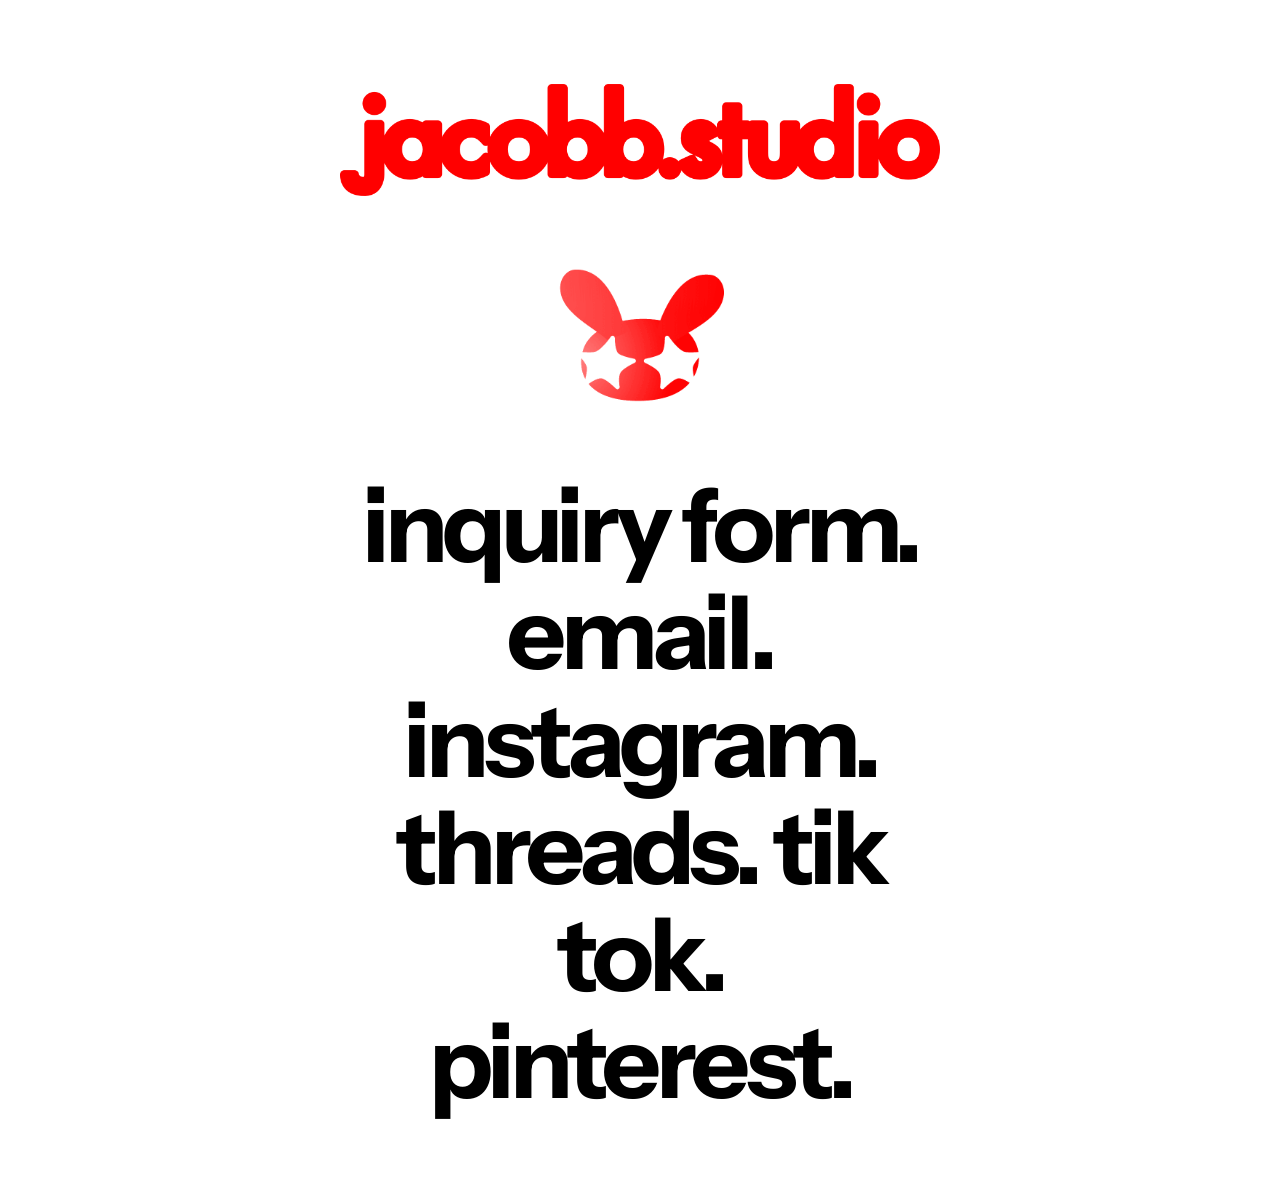
==== index.html @ d7715345 "Adding side panel" ====
<!DOCTYPE html>
<html lang="en">
<head>
    <meta charset="UTF-8">
    <meta name="viewport" content="width=device-width, initial-scale=1.0">
     <title>jacob b - creative design & branding </title>
    <meta name="description" content="jacob bresolin is a Toronto-based brand and graphic designer who helps businesses, startups, and creators build thoughtful and visually impactful identities.">

    <title>jacobb.studio</title>
    
    <link rel="icon" type="image/png" href="assets/images/32pxfav.png">
    <link rel="stylesheet" href="style.css">
</head>

<body>
    
    <div class="side-animation">
        <img src="./assets/images/side_panel.gif" alt="">
    </div>

    <main>

        <!-- Logo -->
        <div class="logo">
            <img src="assets/images/title.png" alt="jacobb.studio">
        </div>


        <!-- Bunny -->
        <div class="icon">
    <img src="./assets/images/bunny.gif" alt="Bunny">
</div>


        <!-- Links -->
        <nav class="links">
            <p>
                <a href="contact.html">inquiry form.</a>
                <a href="mailto:jacob.uxdesign@gmail.com">email.</a>
                <a href="https://www.instagram.com/" target="_blank" rel="noopener">instagram.</a>
                <a href="https://www.threads.net/" target="_blank" rel="noopener">threads.</a>
                <a href="https://www.tiktok.com/" target="_blank" rel="noopener">tik tok.</a>
                <a href="https://www.pinterest.ca/" target="_blank" rel="noopener">pinterest.</a>
            </p>
        </nav>
        

    </main>

</body>
</html>
---- style.css ----
/* =========================================================
   INSTRUMENT SANS
   ========================================================= */

@font-face {
    font-family: "Instrument Sans";
    src: url("assets/fonts/InstrumentSans-VariableFont_wdth,wght.ttf")
         format("truetype");
    font-weight: 100 900;
    font-style: normal;
    font-display: swap;
}


/* =========================================================
   RESET
   ========================================================= */

* {
    box-sizing: border-box;
}

html,
body {
    margin: 0;
    padding: 0;
}

body {
    background: #ffffff;
    color: #000000;

    font-family: "Instrument Sans", sans-serif;
    font-weight: 700;

    -webkit-font-smoothing: antialiased;
    text-rendering: optimizeLegibility;
}

a {
    color: inherit;
    text-decoration: none;
}


/* =========================================================
   MAIN
   ========================================================= */

main {
    width: 100%;
    min-height: 100vh;

    padding: 64px;

    text-align: center;
}


/* =========================================================
   TITLE
   ========================================================= */

.logo {
    display: flex;
    justify-content: center;
    align-items: center;

    width: 100%;
}

.logo img {
    display: block;

    width: 600px;
    max-width: 80vw;
    height: auto;
}


/* =========================================================
   BUNNY
   ========================================================= */

.icon {
    display: flex;
    justify-content: center;
    align-items: center;

    width: 100%;

    margin-top: 38px;
}

.icon img {
    display: block;

    width: 200px;
    max-width: 200px;
    height: auto;

    object-fit: contain;
}


/* =========================================================
   LINKS — DESKTOP
   ========================================================= */

.links {
    width: 100%;
    max-width: 600px;

    margin: 38px auto 0;
}

.links p {
    margin: 0;

    font-size: 102px;
    font-weight: 800;
    line-height: 1.05;

    letter-spacing: -0.05em;
}


/* Individual links */

.links a {
    color: #000000;

    font-weight: 700;

    text-decoration: none;

    transition: color 150ms ease;
}


/* Hover */

.links a:hover {
    color: #FF1609;
}


/* =========================================================
   MOBILE
   ========================================================= */

@media (max-width: 767px) {

    main {
        padding: 20px;
       
        text-align: center;
    }


    /* -------------------------
       Title
       ------------------------- */

    .logo img {
        width: 400px;
        max-width: 92vw;
    }


    /* -------------------------
       Bunny
       ------------------------- */

    .icon {
        margin-top: 55px;
    }

    .icon img {
        width: 150px;
        max-width: 150px;
    }


    /* -------------------------
       Links
       ------------------------- */

    .links {
        width: 100%;

        margin-top: 70px;
    }

    .links p {
        display: flex;
        flex-direction: column;
        align-items: center;

        margin: 0;

        font-size: 52px;
        font-weight: 700;
        line-height: 0.95;

        letter-spacing: -0.045em;
    }

    .links a {
        display: block;

        color: #000000;
        font-weight: 700;
    }


    /* Make "inquiry form." wrap like the reference */

    .links a:first-child {
        max-width: 360px;
    }
}


/* =========================================================
   SMALL MOBILE
   ========================================================= */

@media (max-width: 450px) {

    main {
        padding: 16px;
    }


    /* -------------------------
       Title
       ------------------------- */

    .logo img {
        width: 100%;
        max-width: 100%;
    }


    /* -------------------------
       Bunny
       ------------------------- */

    .icon {
        margin-top: 55px;
    }

    .icon img {
        width: 145px;
        max-width: 145px;
    }


    /* -------------------------
       Links
       ------------------------- */

    .links {
        margin-top: 65px;
    }

    .links p {
        font-size: 48px;
        line-height: 0.95;
    }

    .links a:first-child {
        max-width: 330px;
    }
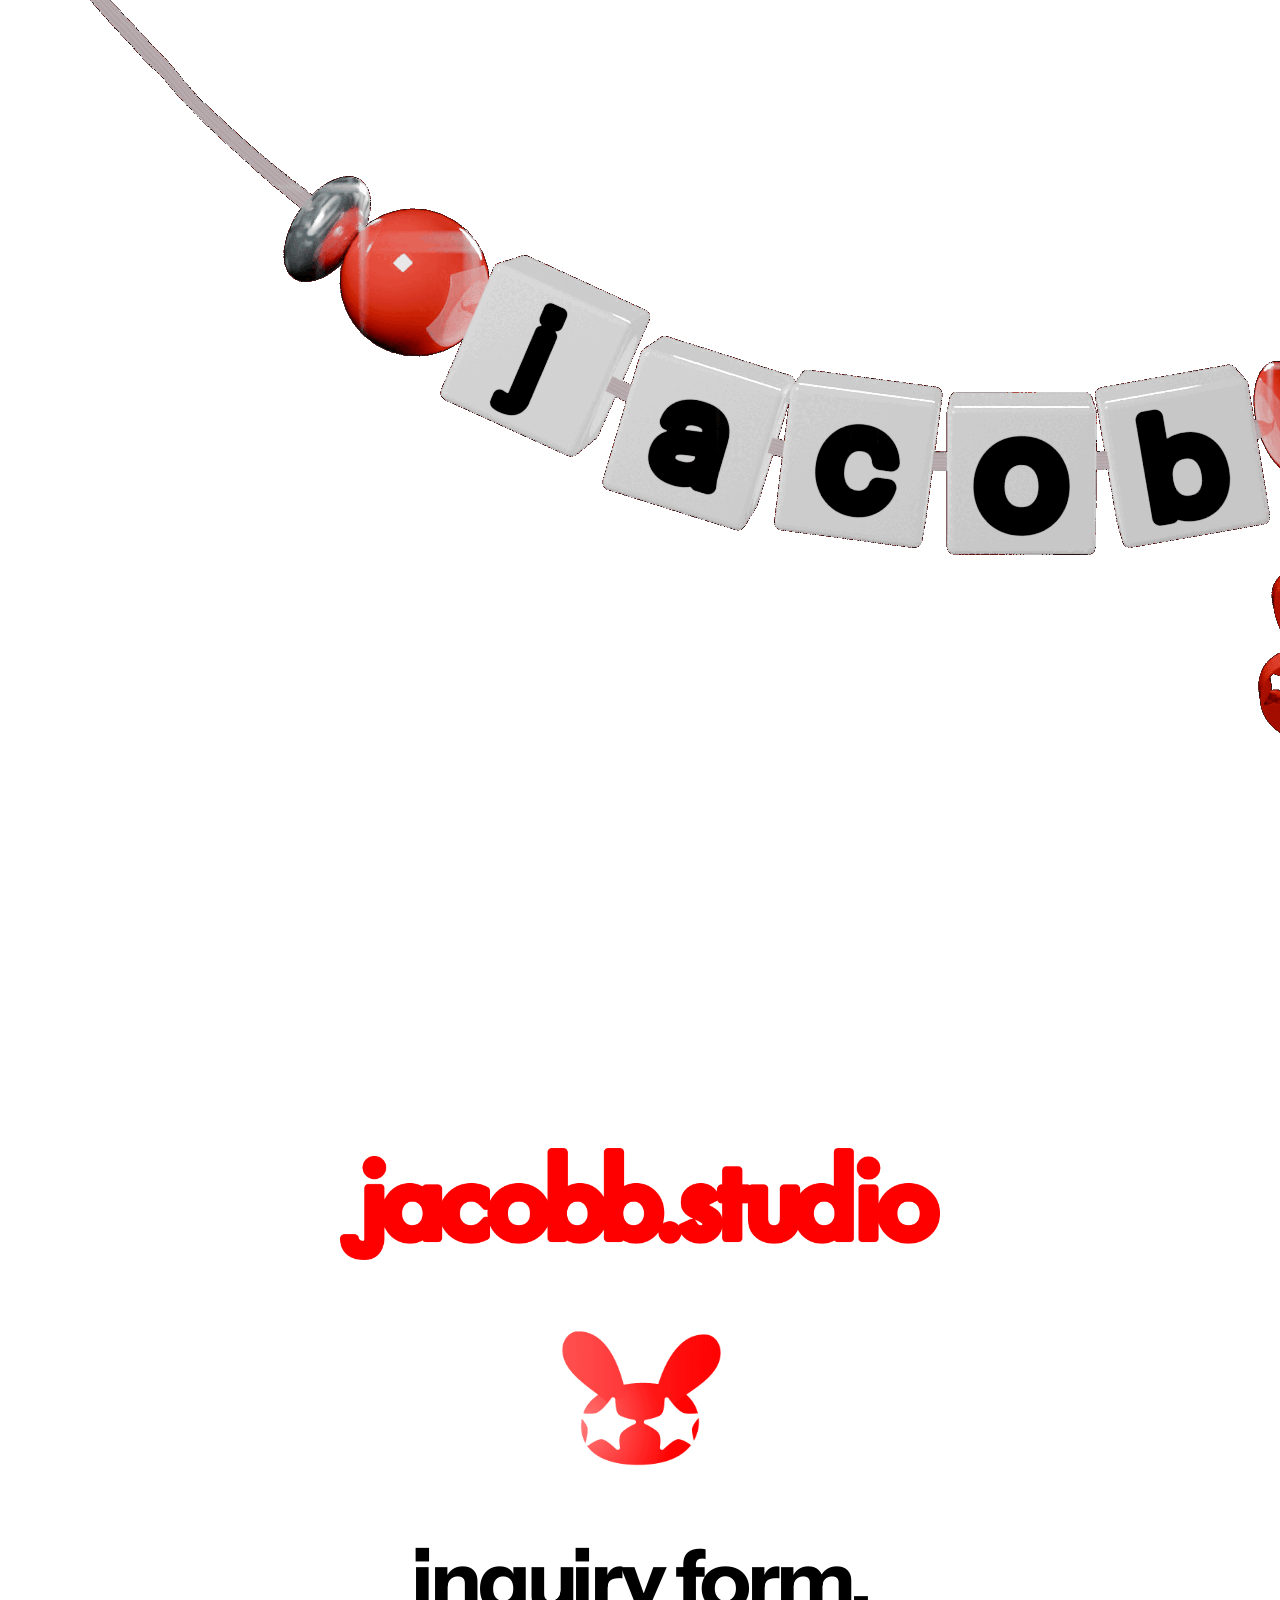
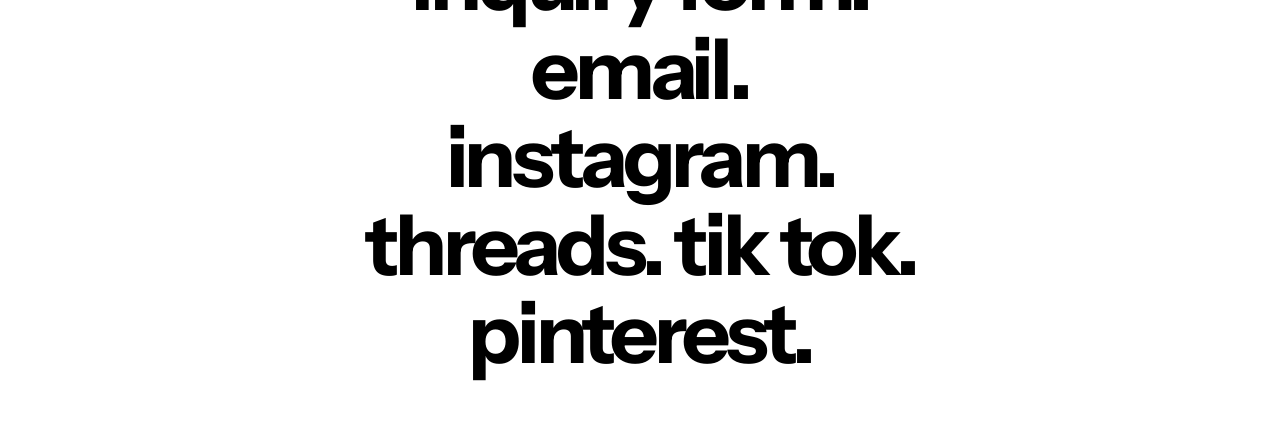
==== commit 2aab808a: "Top animation update" ====
--- a/index.html
+++ b/index.html
@@ -13,10 +13,10 @@
 </head>
 
 <body>
-    
-    <div class="side-animation">
-        <img src="./assets/images/side_panel.gif" alt="">
-    </div>
+
+       <div class="topani">
+    <img src="./assets/images/bracelet.gif" alt="Bracelet">
+</div>
 
     <main>
 
--- a/style.css
+++ b/style.css
@@ -117,8 +117,8 @@
 .links p {
     margin: 0;
 
-    font-size: 102px;
-    font-weight: 800;
+    font-size: 84px;
+    font-weight: 700;
     line-height: 1.05;
 
     letter-spacing: -0.05em;
@@ -199,11 +199,11 @@
 
         margin: 0;
 
-        font-size: 52px;
+        font-size: 84px;
         font-weight: 700;
-        line-height: 0.95;
-
-        letter-spacing: -0.045em;
+        line-height: 1.05;
+
+        letter-spacing: -0.05em;
     }
 
     .links a {
@@ -273,3 +273,18 @@
     .links a:first-child {
         max-width: 330px;
     }
+
+   .side-animation {
+    position: fixed;
+    right: 20px;
+    top: 50%;
+    transform: translateY(-50%);
+    width: 180px;
+    z-index: 1000;
+}
+
+.side-animation img {
+    display: block;
+    width: 100%;
+    height: auto;
+}
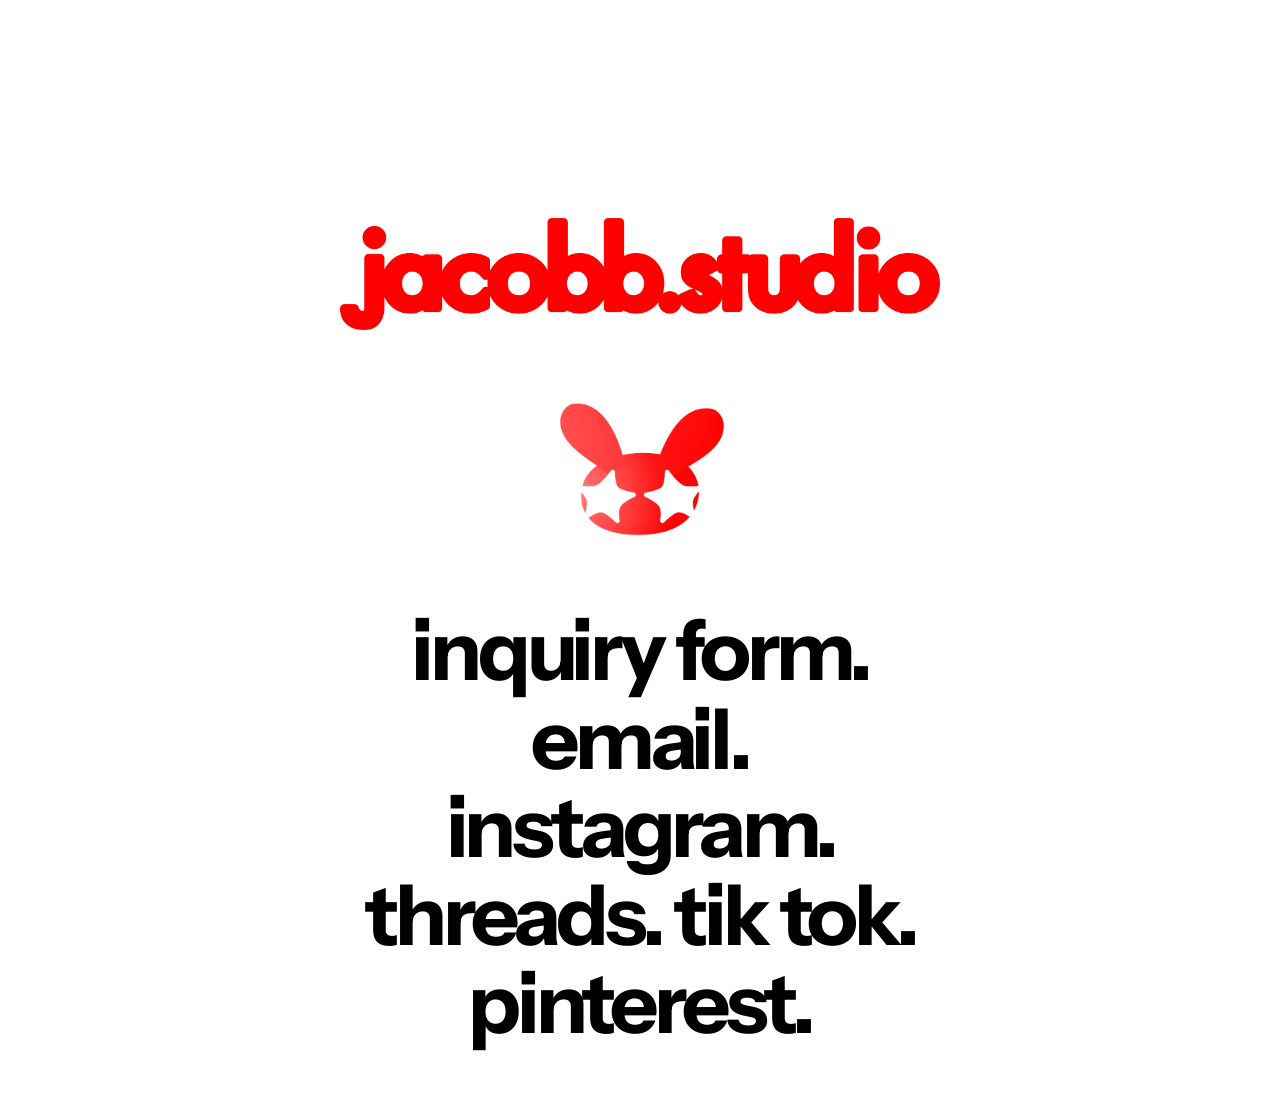
==== commit 445b45ad: "Top ani to top video" ====
--- a/index.html
+++ b/index.html
@@ -14,9 +14,11 @@
 
 <body>
 
-       <div class="topani">
-    <img src="./assets/images/bracelet.gif" alt="Bracelet">
-</div>
+      <div class="top-video">
+        <video autoplay muted loop playsinline>
+            <source src="assets/images/top-video.mp4" type="video/mp4">
+        </video>
+    </div>
 
     <main>
 
--- a/style.css
+++ b/style.css
@@ -274,17 +274,14 @@
         max-width: 330px;
     }
 
-   .side-animation {
-    position: fixed;
-    right: 20px;
-    top: 50%;
-    transform: translateY(-50%);
-    width: 180px;
+   .topani {
+    top: 0px;
+    width: 300px;
     z-index: 1000;
 }
 
-.side-animation img {
+.topani img {
     display: block;
-    width: 100%;
+    width: 60%;
     height: auto;
 }
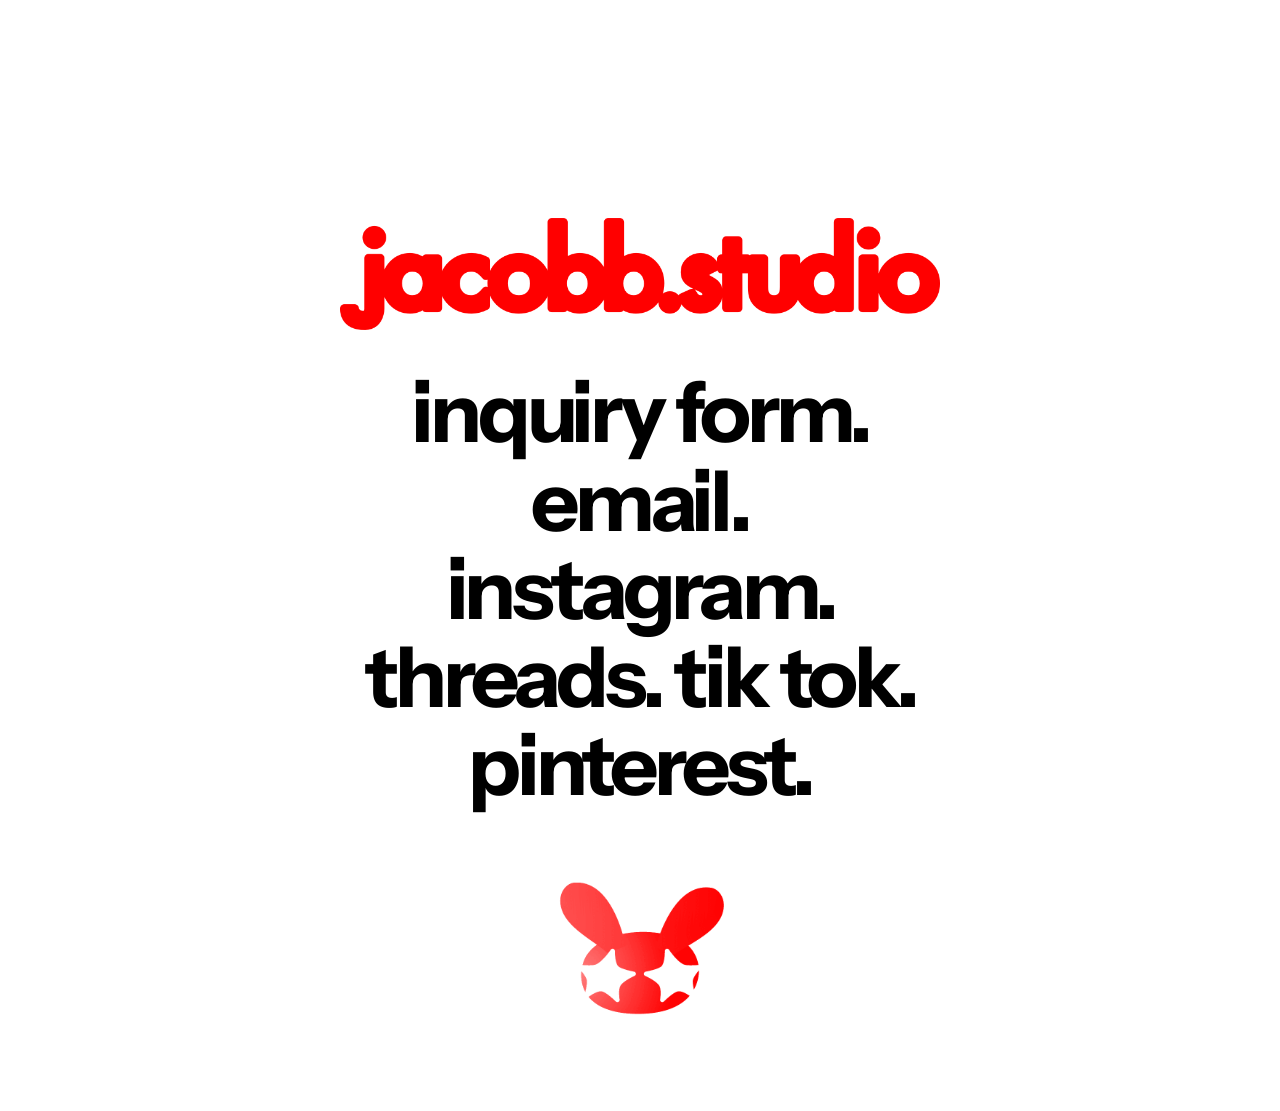
==== commit 947b6760: "Moving assets" ====
--- a/index.html
+++ b/index.html
@@ -28,12 +28,6 @@
         </div>
 
 
-        <!-- Bunny -->
-        <div class="icon">
-    <img src="./assets/images/bunny.gif" alt="Bunny">
-</div>
-
-
         <!-- Links -->
         <nav class="links">
             <p>
@@ -45,6 +39,12 @@
                 <a href="https://www.pinterest.ca/" target="_blank" rel="noopener">pinterest.</a>
             </p>
         </nav>
+
+                <!-- Bunny -->
+        <div class="icon">
+    <img src="./assets/images/bunny.gif" alt="Bunny">
+</div>
+
         
 
     </main>
--- a/style.css
+++ b/style.css
@@ -274,14 +274,14 @@
         max-width: 330px;
     }
 
-   .topani {
-    top: 0px;
-    width: 300px;
-    z-index: 1000;
-}
-
-.topani img {
-    display: block;
-    width: 60%;
-    height: auto;
-}
+.top-video {
+    width: 50%;
+    height: 120px;
+    overflow: hidden;
+}
+
+.top-video video {
+    width: 100%;
+    height: 100%;
+    object-fit: cover;
+}
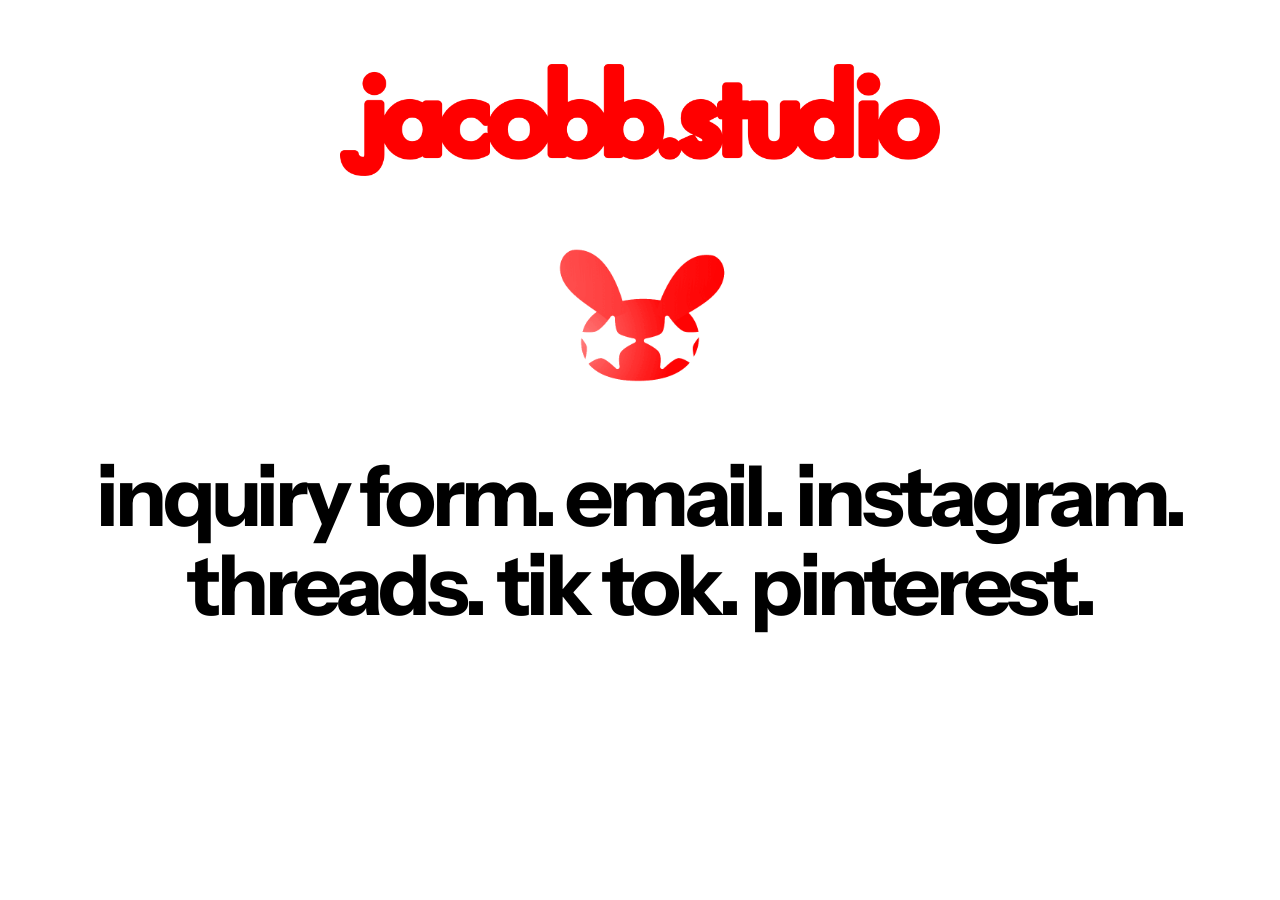
==== commit d0d431b0: "Remove top video" ====
--- a/index.html
+++ b/index.html
@@ -14,18 +14,17 @@
 
 <body>
 
-      <div class="top-video">
-        <video autoplay muted loop playsinline>
-            <source src="assets/images/top-video.mp4" type="video/mp4">
-        </video>
-    </div>
-
     <main>
 
         <!-- Logo -->
         <div class="logo">
             <img src="assets/images/title.png" alt="jacobb.studio">
         </div>
+
+                        <!-- Bunny -->
+        <div class="icon">
+    <img src="./assets/images/bunny.gif" alt="Bunny">
+</div>
 
 
         <!-- Links -->
@@ -40,10 +39,7 @@
             </p>
         </nav>
 
-                <!-- Bunny -->
-        <div class="icon">
-    <img src="./assets/images/bunny.gif" alt="Bunny">
-</div>
+
 
         
 
--- a/style.css
+++ b/style.css
@@ -109,7 +109,7 @@
 
 .links {
     width: 100%;
-    max-width: 600px;
+    max-width: 1400px;
 
     margin: 38px auto 0;
 }
@@ -125,7 +125,9 @@
 }
 
 
-/* Individual links */
+/* =========================================================
+   INDIVIDUAL LINKS
+   ========================================================= */
 
 .links a {
     color: #000000;
@@ -138,7 +140,9 @@
 }
 
 
-/* Hover */
+/* =========================================================
+   HOVER
+   ========================================================= */
 
 .links a:hover {
     color: #FF1609;
@@ -153,7 +157,7 @@
 
     main {
         padding: 20px;
-       
+
         text-align: center;
     }
 
@@ -166,6 +170,22 @@
         width: 400px;
         max-width: 92vw;
     }
+
+
+    /* -------------------------
+       Top Video
+       ------------------------- */
+
+ .top-video {
+    width: 50%;
+    margin: -64px auto 0;
+}
+
+.top-video video {
+    display: block;
+    width: 100%;
+    height: auto;
+}
 
 
     /* -------------------------
@@ -273,15 +293,4 @@
     .links a:first-child {
         max-width: 330px;
     }
-
-.top-video {
-    width: 50%;
-    height: 120px;
-    overflow: hidden;
-}
-
-.top-video video {
-    width: 100%;
-    height: 100%;
-    object-fit: cover;
-}
+}
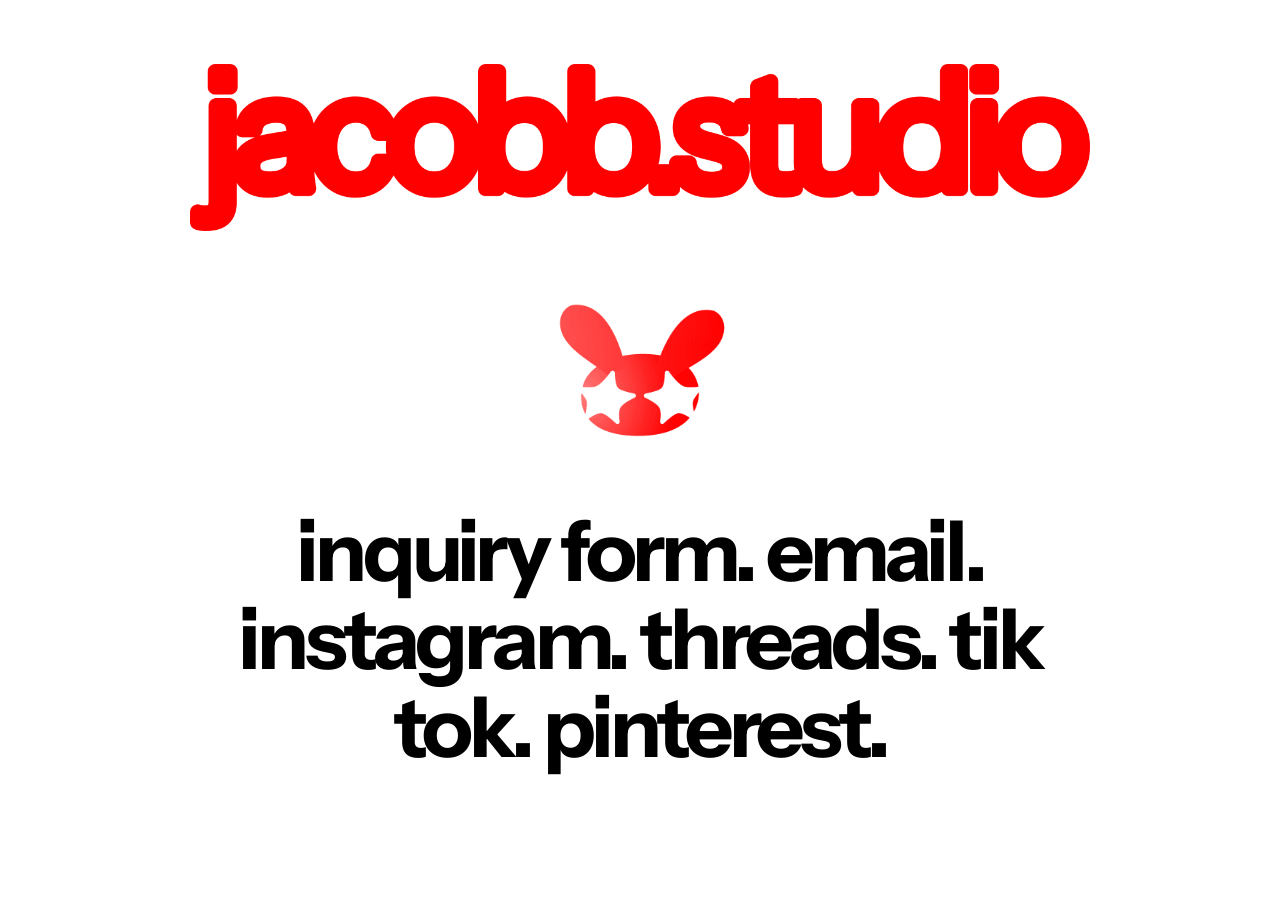
==== commit b560c1c6: "Updating title asset" ====
--- a/index.html
+++ b/index.html
@@ -18,7 +18,7 @@
 
         <!-- Logo -->
         <div class="logo">
-            <img src="assets/images/title.png" alt="jacobb.studio">
+            <img src="assets/images/updated_title.png" alt="jacobb.studio">
         </div>
 
                         <!-- Bunny -->
--- a/style.css
+++ b/style.css
@@ -72,7 +72,7 @@
 .logo img {
     display: block;
 
-    width: 600px;
+    width: 900px;
     max-width: 80vw;
     height: auto;
 }
@@ -109,7 +109,7 @@
 
 .links {
     width: 100%;
-    max-width: 1400px;
+    max-width: 900px;
 
     margin: 38px auto 0;
 }
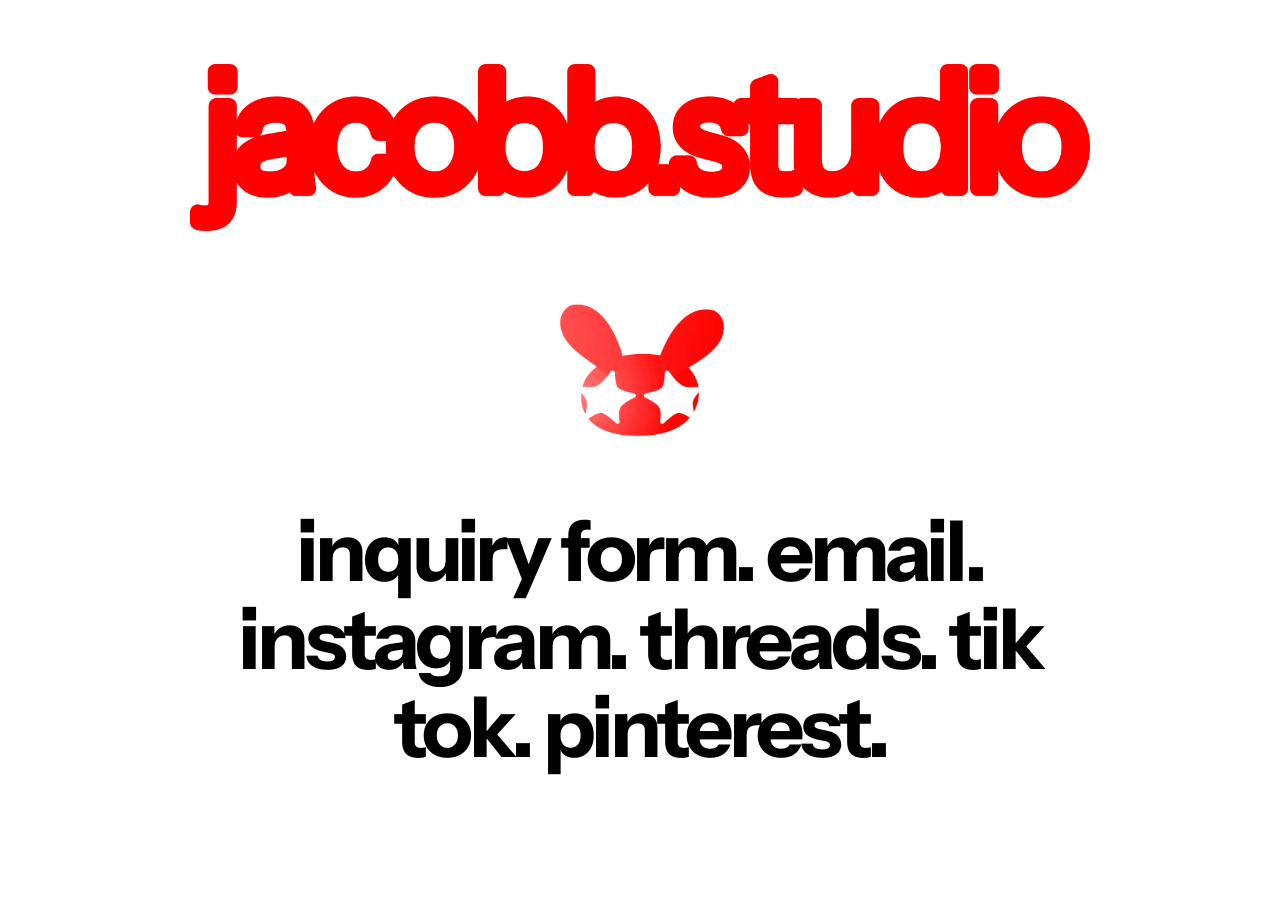
==== commit af48e71f: "Adding page loader" ====
--- a/index.html
+++ b/index.html
@@ -13,6 +13,8 @@
 </head>
 
 <body>
+
+    <div class="page-loader"></div>
 
     <main>
 
--- a/style.css
+++ b/style.css
@@ -77,6 +77,22 @@
     height: auto;
 }
 
+.logo2 {
+    display: flex;
+    justify-content: center;
+    align-items: center;
+
+    width: 100%;
+}
+
+.logo2 img {
+    display: block;
+
+    width: 800px;
+    max-width: 80vw;
+    height: auto;
+}
+
 
 /* =========================================================
    BUNNY
@@ -148,6 +164,25 @@
     color: #FF1609;
 }
 
+  .back_nav {
+    position: absolute;
+
+    margin: 38px;
+}
+
+.back_nav p {
+
+    font-size: 84px;
+    font-weight: 700;
+    line-height: 1.05;
+
+    letter-spacing: -0.05em;
+}
+
+.back_nav a:hover {
+    color: #FF1609;
+}
+
 
 /* =========================================================
    MOBILE
@@ -294,3 +329,52 @@
         max-width: 330px;
     }
 }
+
+
+  .back_nav {
+    position: absolute;
+
+    margin: 38px;
+}
+
+.back_nav p {
+
+    font-size: 84px;
+    font-weight: 700;
+    line-height: 1.05;
+
+    letter-spacing: -0.05em;
+}
+
+.back_nav a:hover {
+    color: #FF1609;
+}
+
+
+.logo {
+    animation: elementIn 0.5s ease-out 0.05s both;
+}
+
+.logo2 {
+    animation: elementIn 0.5s ease-out 0.05s both;
+}
+
+.icon {
+    animation: elementIn 0.5s ease-out 0.15s both;
+}
+
+.links {
+    animation: elementIn 0.5s ease-out 0.2s both;
+}
+
+@keyframes elementIn {
+    from {
+        opacity: 0;
+        transform: translateY(20px);
+    }
+
+    to {
+        opacity: 1;
+        transform: translateY(0);
+    }
+}
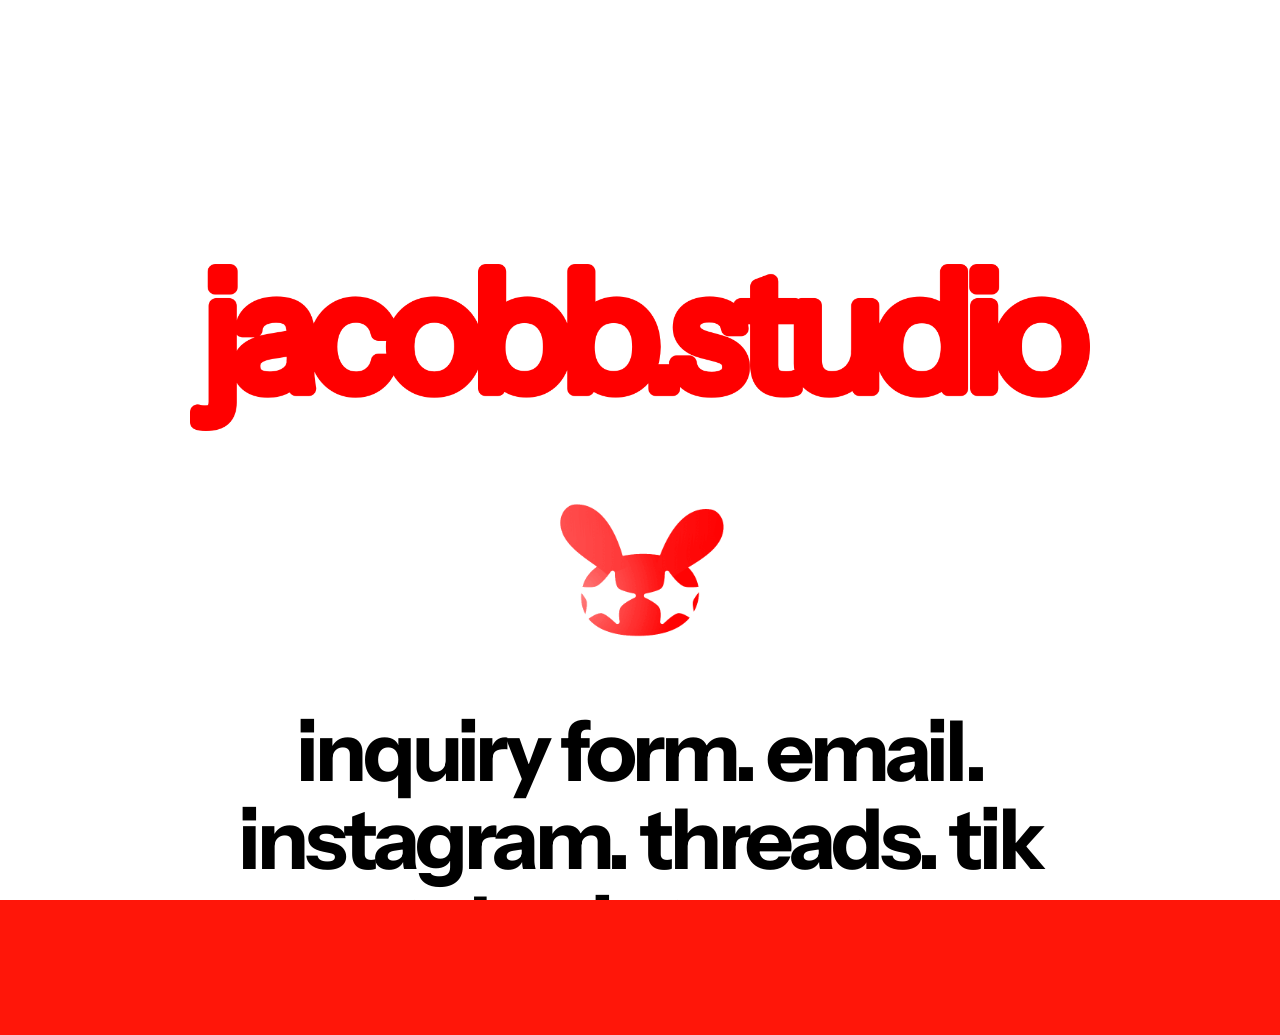
==== commit a7ea7705: "Adding JS Script" ====
--- a/index.html
+++ b/index.html
@@ -46,6 +46,6 @@
         
 
     </main>
-
+<script src="loader.js"></script>
 </body>
 </html>
--- a/style.css
+++ b/style.css
@@ -51,7 +51,7 @@
     width: 100%;
     min-height: 100vh;
 
-    padding: 64px;
+    padding: 264px 64px 64px;
 
     text-align: center;
 }
@@ -142,35 +142,22 @@
 
 
 /* =========================================================
-   INDIVIDUAL LINKS
-   ========================================================= */
-
-.links a {
-    color: #000000;
-
-    font-weight: 700;
-
-    text-decoration: none;
-
-    transition: color 150ms ease;
-}
-
-
-/* =========================================================
-   HOVER
-   ========================================================= */
-
-.links a:hover {
-    color: #FF1609;
-}
-
-  .back_nav {
+   BACK NAV
+   ========================================================= */
+
+.back_nav {
     position: absolute;
 
+    width: 100%;
+    max-width: 900px;
+
     margin: 38px;
+
+    z-index: 100;
 }
 
 .back_nav p {
+    margin: 0;
 
     font-size: 84px;
     font-weight: 700;
@@ -179,6 +166,30 @@
     letter-spacing: -0.05em;
 }
 
+
+/* =========================================================
+   INDIVIDUAL LINKS
+   ========================================================= */
+
+.links a {
+    color: #000000;
+
+    font-weight: 700;
+
+    text-decoration: none;
+
+    transition: color 150ms ease;
+}
+
+
+/* =========================================================
+   HOVER
+   ========================================================= */
+
+.links a:hover {
+    color: #FF1609;
+}
+
 .back_nav a:hover {
     color: #FF1609;
 }
@@ -191,7 +202,7 @@
 @media (max-width: 767px) {
 
     main {
-        padding: 20px;
+        padding: 264px 64px 64px;
 
         text-align: center;
     }
@@ -211,16 +222,16 @@
        Top Video
        ------------------------- */
 
- .top-video {
-    width: 50%;
-    margin: -64px auto 0;
-}
-
-.top-video video {
-    display: block;
-    width: 100%;
-    height: auto;
-}
+    .top-video {
+        width: 50%;
+        margin: -64px auto 0;
+    }
+
+    .top-video video {
+        display: block;
+        width: 100%;
+        height: auto;
+    }
 
 
     /* -------------------------
@@ -274,6 +285,20 @@
     .links a:first-child {
         max-width: 360px;
     }
+
+
+    /* -------------------------
+       Back Navigation
+       ------------------------- */
+
+    .back_nav {
+        margin-top: 38px;
+    }
+
+    .back_nav p {
+        font-size: 84px;
+        line-height: 1.05;
+    }
 }
 
 
@@ -284,7 +309,7 @@
 @media (max-width: 450px) {
 
     main {
-        padding: 16px;
+        padding: 264px 16px 64px;
     }
 
 
@@ -328,53 +353,102 @@
     .links a:first-child {
         max-width: 330px;
     }
-}
-
-
-  .back_nav {
-    position: absolute;
-
-    margin: 38px;
-}
-
-.back_nav p {
-
-    font-size: 84px;
-    font-weight: 700;
-    line-height: 1.05;
-
-    letter-spacing: -0.05em;
-}
-
-.back_nav a:hover {
-    color: #FF1609;
-}
-
-
-.logo {
-    animation: elementIn 0.5s ease-out 0.05s both;
-}
-
-.logo2 {
-    animation: elementIn 0.5s ease-out 0.05s both;
-}
-
-.icon {
-    animation: elementIn 0.5s ease-out 0.15s both;
-}
-
-.links {
-    animation: elementIn 0.5s ease-out 0.2s both;
-}
-
-@keyframes elementIn {
-    from {
+
+
+    /* -------------------------
+       Back Navigation
+       ------------------------- */
+
+    .back_nav {
+        margin-top: 65px;
+
+        z-index: 100;
+    }
+
+    .back_nav p {
+        font-size: 48px;
+        line-height: 0.95;
+    }
+}
+
+
+/* =========================================================
+   PAGE LOAD — PAGE CONTENT
+   ========================================================= */
+
+main,
+.back_nav {
+    opacity: 0;
+
+    animation:
+        pageAppear 2s
+        linear
+        forwards;
+}
+
+@keyframes pageAppear {
+
+    0%,
+    40% {
         opacity: 0;
-        transform: translateY(20px);
-    }
-
-    to {
+    }
+
+    41%,
+    100% {
         opacity: 1;
-        transform: translateY(0);
-    }
-}
+    }
+}
+
+
+/* =========================================================
+   RED PAGE LOADER
+   ========================================================= */
+
+.page-loader {
+    position: fixed;
+
+    inset: 0;
+
+    background: #FF1609;
+
+    z-index: 9999;
+
+    overflow: visible;
+
+    transform-origin: top;
+
+    animation:
+        redReveal 2s
+        cubic-bezier(0.76, 0, 0.24, 1)
+        forwards;
+}
+
+@keyframes redReveal {
+
+    /* Thin line */
+
+    0% {
+        transform: scaleY(0.01);
+    }
+
+
+    /* Expand to cover the entire page */
+
+    40% {
+        transform: scaleY(1);
+    }
+
+
+    /* Hold over the loaded page */
+
+    65% {
+        transform: scaleY(1);
+    }
+
+
+    /* Slide completely downward */
+
+    100% {
+        transform: translateY(100%);
+    }
+}
